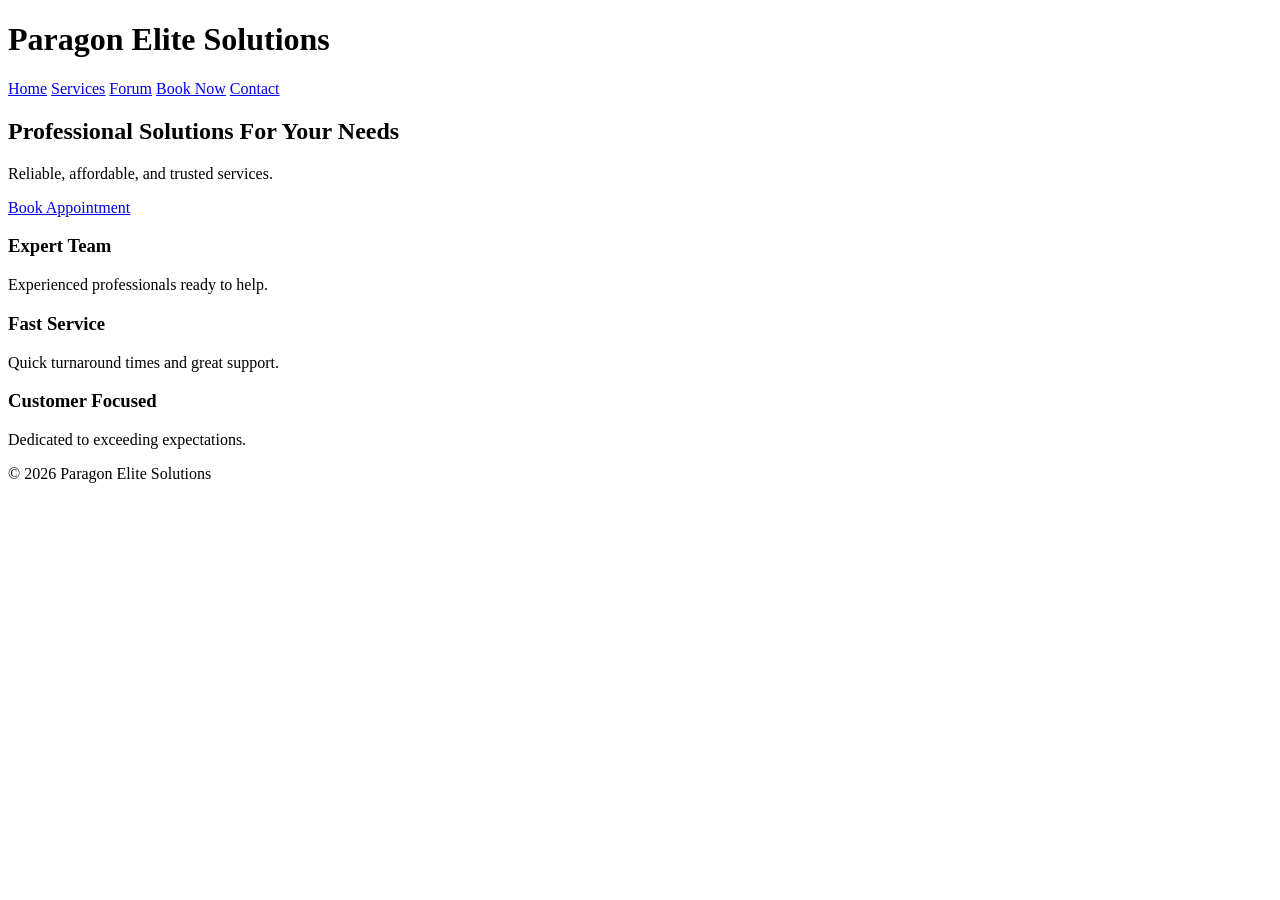
==== index.html @ 74fc7fad "Add files via upload added index.html" ====
<!DOCTYPE html>
<html lang="en">
<head>
<meta charset="UTF-8">
<meta name="viewport" content="width=device-width, initial-scale=1.0">
<title>ABC Services</title>
<link rel="stylesheet" href="css/style.css">
</head>
<body>

<header>
    <h1>Paragon Elite Solutions</h1>
    <nav>
        <a href="index.html">Home</a>
        <a href="services.html">Services</a>
        <a href="forum.html">Forum</a>
        <a href="booking.html">Book Now</a>
        <a href="contact.html">Contact</a>
    </nav>
</header>

<section class="hero">
    <h2>Professional Solutions For Your Needs</h2>
    <p>Reliable, affordable, and trusted services.</p>
    <a href="booking.html" class="btn">Book Appointment</a>
</section>

<section class="features">
    <div class="card">
        <h3>Expert Team</h3>
        <p>Experienced professionals ready to help.</p>
    </div>

    <div class="card">
        <h3>Fast Service</h3>
        <p>Quick turnaround times and great support.</p>
    </div>

    <div class="card">
        <h3>Customer Focused</h3>
        <p>Dedicated to exceeding expectations.</p>
    </div>
</section>

<footer>
    <p>&copy; 2026 Paragon Elite Solutions</p>
</footer>

</body>
</html>
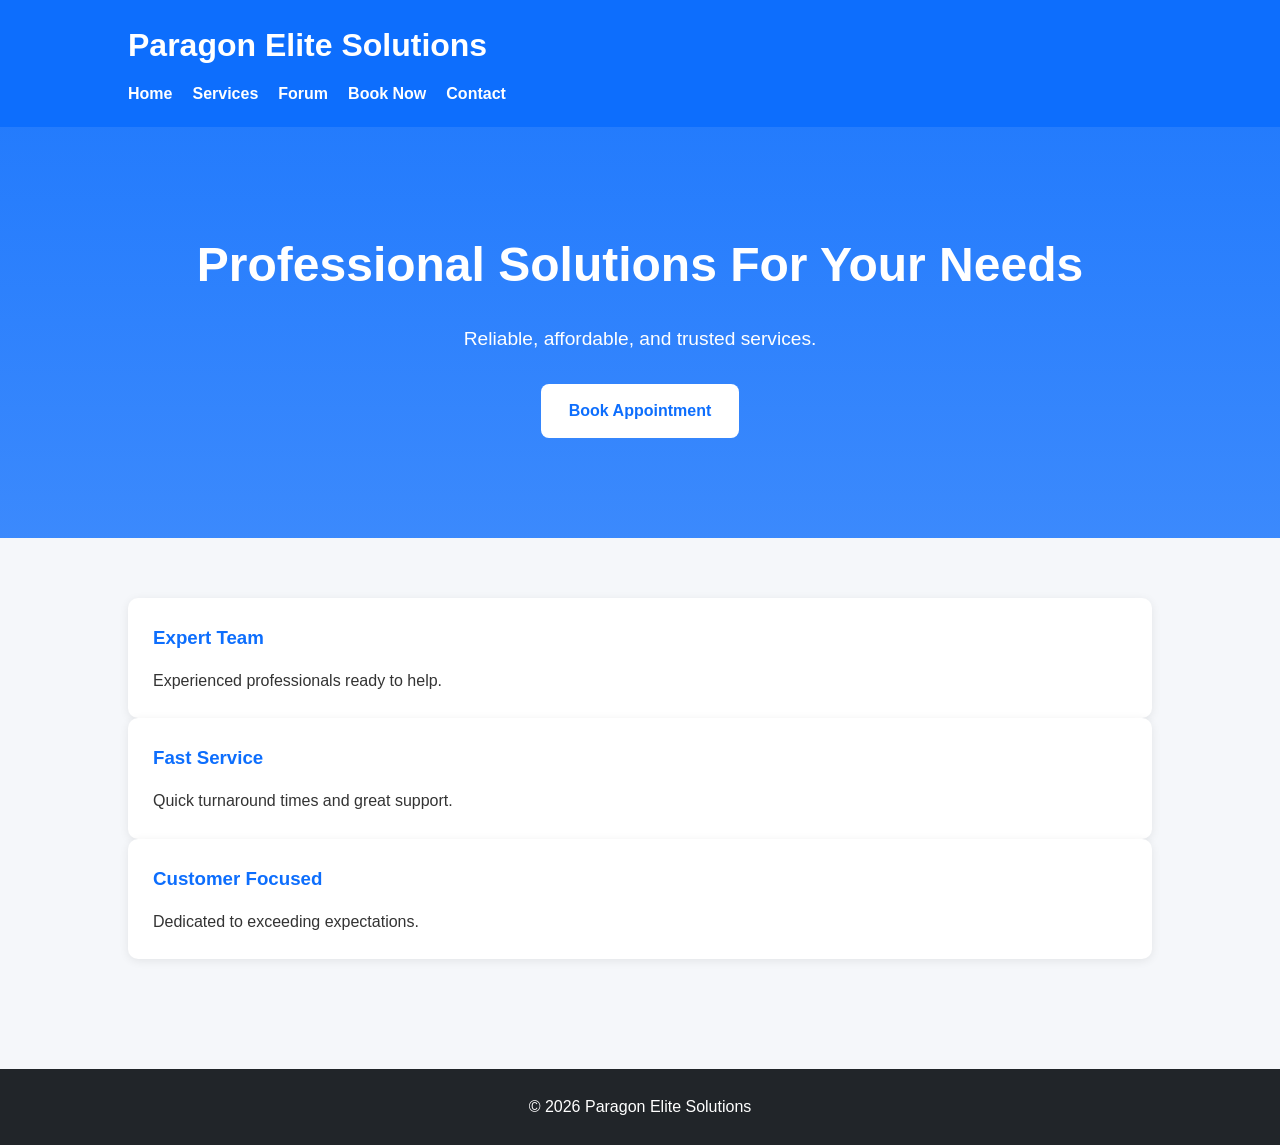
==== commit bf8a854c: "Update index.html" ====
--- a/index.html
+++ b/index.html
@@ -4,7 +4,7 @@
 <meta charset="UTF-8">
 <meta name="viewport" content="width=device-width, initial-scale=1.0">
 <title>ABC Services</title>
-<link rel="stylesheet" href="css/style.css">
+<link rel="stylesheet" href="style.css">
 </head>
 <body>
 
@@ -47,4 +47,5 @@
 </footer>
 
 </body>
-</html>+
+</html>
--- a/style.css
+++ b/style.css
@@ -0,0 +1,224 @@
+/* ===== RESET ===== */
+
+* {
+    margin: 0;
+    padding: 0;
+    box-sizing: border-box;
+}
+
+body {
+    font-family: "Segoe UI", Arial, sans-serif;
+    line-height: 1.6;
+    background-color: #f5f7fa;
+    color: #333;
+}
+
+/* ===== HEADER ===== */
+
+header {
+    background: #0d6efd;
+    color: white;
+    padding: 20px 10%;
+}
+
+header h1 {
+    margin-bottom: 10px;
+}
+
+nav {
+    display: flex;
+    gap: 20px;
+    flex-wrap: wrap;
+}
+
+nav a {
+    color: white;
+    text-decoration: none;
+    font-weight: 600;
+}
+
+nav a:hover {
+    text-decoration: underline;
+}
+
+/* ===== HERO SECTION ===== */
+
+.hero {
+    text-align: center;
+    padding: 100px 20px;
+    background: linear-gradient(
+        rgba(13,110,253,.9),
+        rgba(13,110,253,.8)
+    );
+    color: white;
+}
+
+.hero h2 {
+    font-size: 3rem;
+    margin-bottom: 20px;
+}
+
+.hero p {
+    font-size: 1.2rem;
+    margin-bottom: 30px;
+}
+
+.btn {
+    display: inline-block;
+    background: white;
+    color: #0d6efd;
+    padding: 14px 28px;
+    border-radius: 8px;
+    text-decoration: none;
+    font-weight: bold;
+    transition: .3s;
+}
+
+.btn:hover {
+    background: #e9ecef;
+}
+
+/* ===== SECTION STYLING ===== */
+
+section {
+    padding: 60px 10%;
+}
+
+/* ===== CARDS ===== */
+
+.card-container {
+    display: grid;
+    grid-template-columns: repeat(
+        auto-fit,
+        minmax(250px, 1fr)
+    );
+    gap: 25px;
+    margin-top: 30px;
+}
+
+.card {
+    background: white;
+    padding: 25px;
+    border-radius: 10px;
+    box-shadow:
+        0 2px 10px rgba(0,0,0,.08);
+    transition: .3s;
+}
+
+.card:hover {
+    transform: translateY(-5px);
+}
+
+.card h3 {
+    margin-bottom: 15px;
+    color: #0d6efd;
+}
+
+/* ===== SERVICES PAGE ===== */
+
+.service-section {
+    text-align: center;
+}
+
+.service-section h2 {
+    margin-bottom: 10px;
+}
+
+.service-section p {
+    margin-bottom: 30px;
+}
+
+/* ===== CONTACT PAGE ===== */
+
+.contact-container {
+    max-width: 700px;
+    margin: auto;
+    background: white;
+    padding: 30px;
+    border-radius: 12px;
+    box-shadow:
+        0 2px 12px rgba(0,0,0,.08);
+}
+
+.contact-container h2 {
+    text-align: center;
+    margin-bottom: 25px;
+}
+
+input,
+textarea {
+    width: 100%;
+    padding: 14px;
+    margin-bottom: 15px;
+    border: 1px solid #d6d6d6;
+    border-radius: 6px;
+    font-size: 1rem;
+}
+
+textarea {
+    resize: vertical;
+    min-height: 150px;
+}
+
+button {
+    width: 100%;
+    background: #0d6efd;
+    color: white;
+    border: none;
+    padding: 15px;
+    border-radius: 6px;
+    font-size: 1rem;
+    cursor: pointer;
+    transition: .3s;
+}
+
+button:hover {
+    background: #0b5ed7;
+}
+
+/* ===== CONTACT INFO ===== */
+
+.contact-info {
+    margin-top: 40px;
+    text-align: center;
+}
+
+.contact-info p {
+    margin-bottom: 10px;
+}
+
+/* ===== FOOTER ===== */
+
+footer {
+    background: #212529;
+    color: white;
+    text-align: center;
+    padding: 25px;
+    margin-top: 50px;
+}
+
+/* ===== MOBILE ===== */
+
+@media (max-width: 768px) {
+
+    header {
+        padding: 20px;
+    }
+
+    nav {
+        flex-direction: column;
+        gap: 10px;
+    }
+
+    .hero h2 {
+        font-size: 2rem;
+    }
+
+    .hero {
+        padding: 70px 20px;
+    }
+
+    section {
+        padding: 40px 20px;
+    }
+}
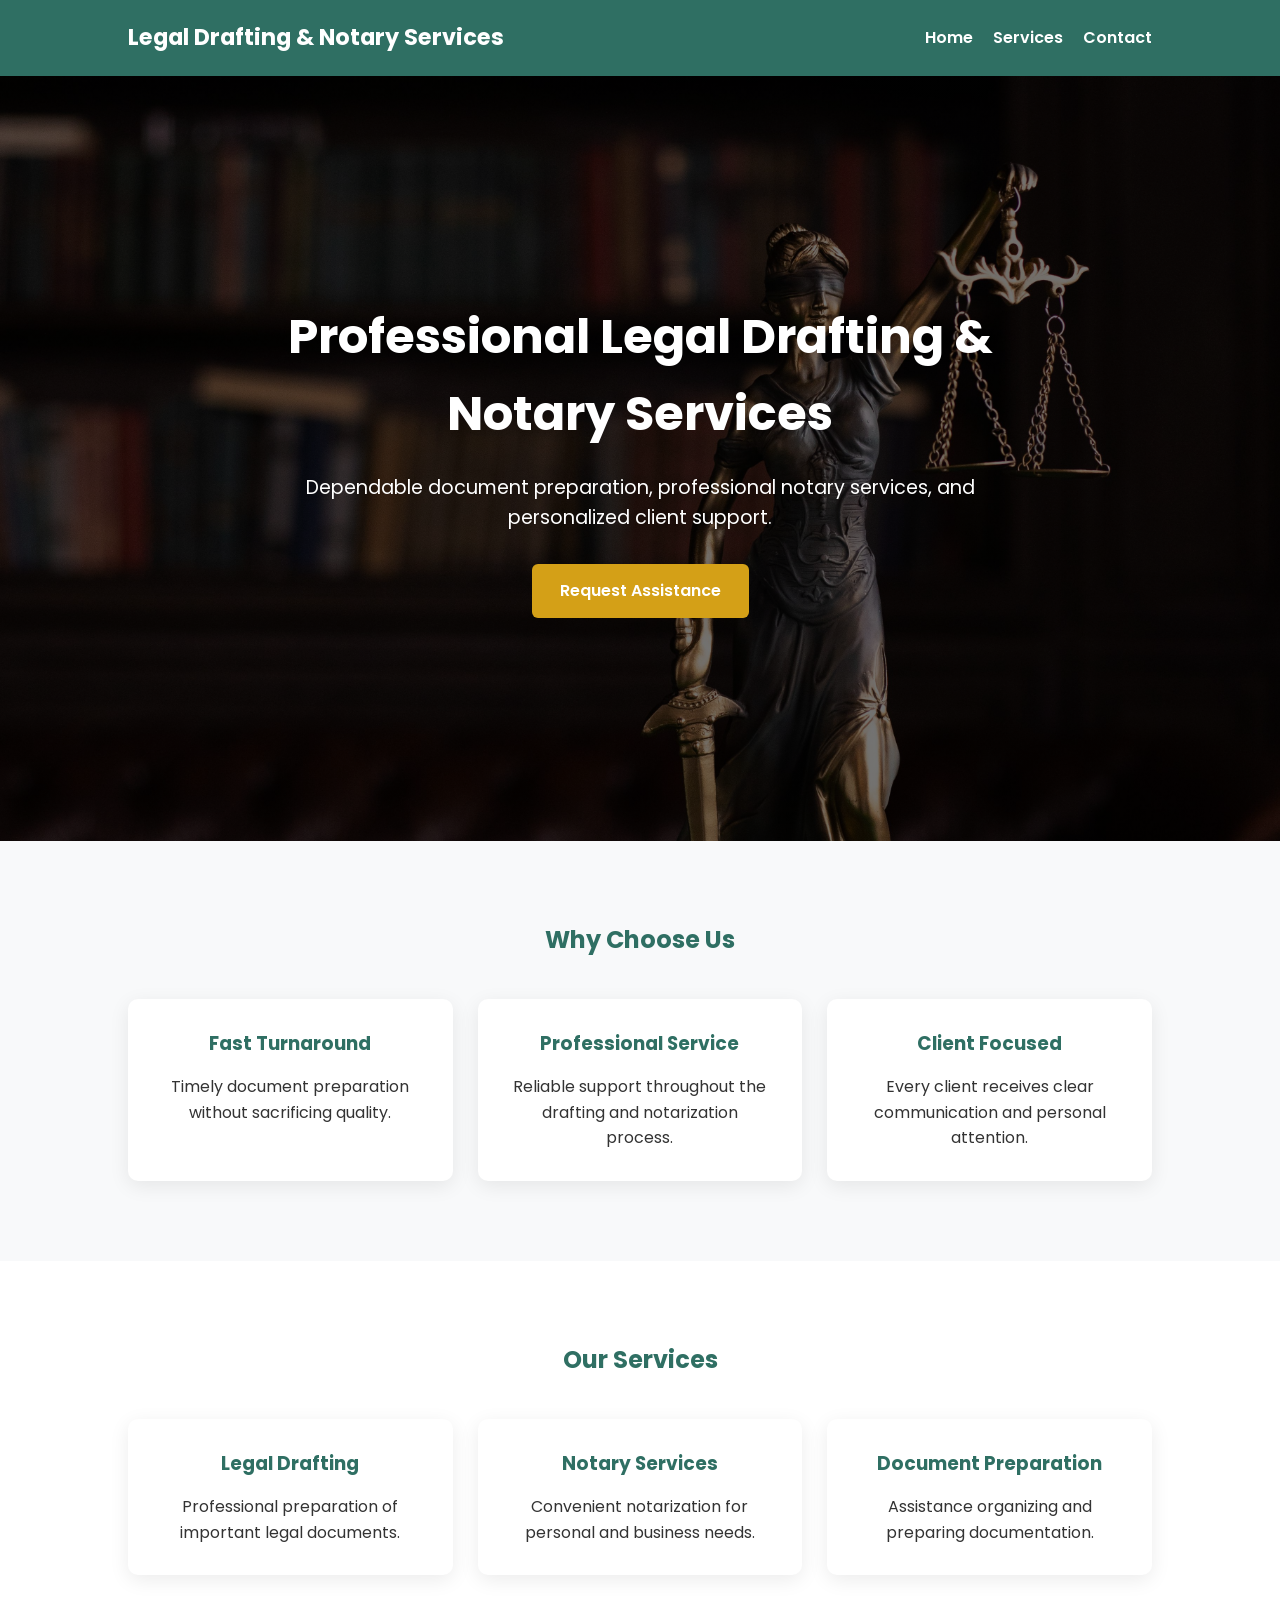
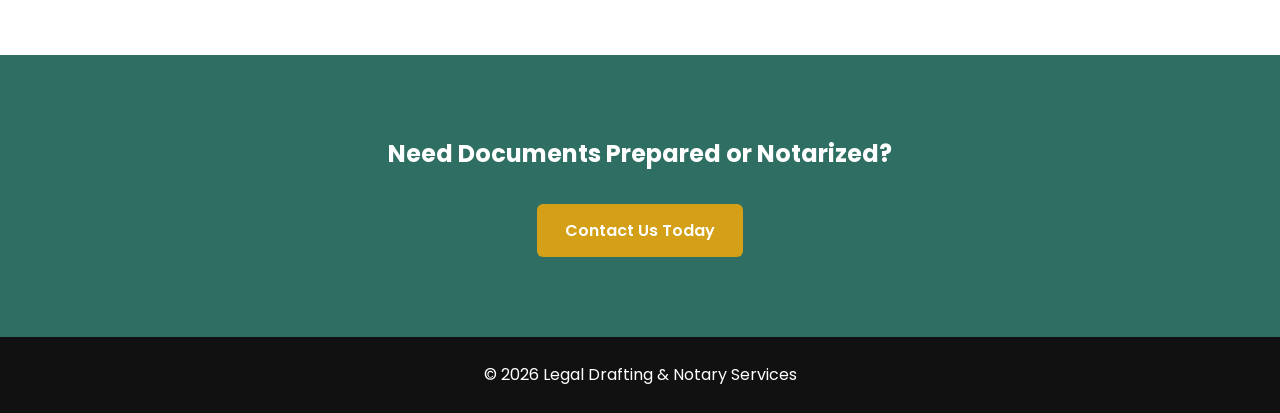
==== commit 29d4cfb5: "Update index.html" ====
--- a/index.html
+++ b/index.html
@@ -1,51 +1,200 @@
 <!DOCTYPE html>
 <html lang="en">
+
 <head>
+
 <meta charset="UTF-8">
-<meta name="viewport" content="width=device-width, initial-scale=1.0">
-<title>ABC Services</title>
-<link rel="stylesheet" href="style.css">
+
+<meta
+name="viewport"
+content="width=device-width, initial-scale=1.0">
+
+<title>
+Legal Drafting & Notary Services
+</title>
+
+<link
+rel="stylesheet"
+href="style.css">
+
+<link
+href="https://fonts.googleapis.com/css2?family=Poppins:wght@300;400;600;700&display=swap"
+rel="stylesheet">
+
 </head>
+
 <body>
 
 <header>
-    <h1>Paragon Elite Solutions</h1>
-    <nav>
-        <a href="index.html">Home</a>
-        <a href="services.html">Services</a>
-        <a href="forum.html">Forum</a>
-        <a href="booking.html">Book Now</a>
-        <a href="contact.html">Contact</a>
-    </nav>
+
+<div class="logo">
+Legal Drafting & Notary Services
+</div>
+
+<nav>
+
+<a href="index.html">Home</a>
+
+<a href="services.html">Services</a>
+
+<a href="contact.html">Contact</a>
+
+</nav>
+
 </header>
 
 <section class="hero">
-    <h2>Professional Solutions For Your Needs</h2>
-    <p>Reliable, affordable, and trusted services.</p>
-    <a href="booking.html" class="btn">Book Appointment</a>
-</section>
-
-<section class="features">
-    <div class="card">
-        <h3>Expert Team</h3>
-        <p>Experienced professionals ready to help.</p>
-    </div>
-
-    <div class="card">
-        <h3>Fast Service</h3>
-        <p>Quick turnaround times and great support.</p>
-    </div>
-
-    <div class="card">
-        <h3>Customer Focused</h3>
-        <p>Dedicated to exceeding expectations.</p>
-    </div>
+
+<div class="hero-content">
+
+<h1>
+Professional Legal Drafting &
+Notary Services
+</h1>
+
+<p>
+Dependable document preparation,
+professional notary services,
+and personalized client support.
+</p>
+
+<a
+href="contact.html"
+class="btn">
+
+Request Assistance
+
+</a>
+
+</div>
+
+</section>
+
+<section class="section">
+
+<h2>
+Why Choose Us
+</h2>
+
+<div class="card-container">
+
+<div class="card">
+
+<h3>
+Fast Turnaround
+</h3>
+
+<p>
+Timely document preparation
+without sacrificing quality.
+</p>
+
+</div>
+
+<div class="card">
+
+<h3>
+Professional Service
+</h3>
+
+<p>
+Reliable support throughout
+the drafting and notarization process.
+</p>
+
+</div>
+
+<div class="card">
+
+<h3>
+Client Focused
+</h3>
+
+<p>
+Every client receives
+clear communication and personal attention.
+</p>
+
+</div>
+
+</div>
+
+</section>
+
+<section class="section light">
+
+<h2>
+Our Services
+</h2>
+
+<div class="card-container">
+
+<div class="card">
+
+<h3>
+Legal Drafting
+</h3>
+
+<p>
+Professional preparation
+of important legal documents.
+</p>
+
+</div>
+
+<div class="card">
+
+<h3>
+Notary Services
+</h3>
+
+<p>
+Convenient notarization
+for personal and business needs.
+</p>
+
+</div>
+
+<div class="card">
+
+<h3>
+Document Preparation
+</h3>
+
+<p>
+Assistance organizing
+and preparing documentation.
+</p>
+
+</div>
+
+</div>
+
+</section>
+
+<section class="cta">
+
+<h2>
+Need Documents Prepared or Notarized?
+</h2>
+
+<a
+href="contact.html"
+class="btn">
+
+Contact Us Today
+
+</a>
+
 </section>
 
 <footer>
-    <p>&copy; 2026 Paragon Elite Solutions</p>
+
+<p>
+© 2026 Legal Drafting & Notary Services
+</p>
+
 </footer>
 
 </body>
-
 </html>
--- a/style.css
+++ b/style.css
@@ -1,5 +1,3 @@
-/* ===== RESET ===== */
-
 * {
     margin: 0;
     padding: 0;
@@ -7,53 +5,74 @@
 }
 
 body {
-    font-family: "Segoe UI", Arial, sans-serif;
+    font-family: "Poppins", sans-serif;
+    background-color: #f8f9fa;
+    color: #333;
     line-height: 1.6;
-    background-color: #f5f7fa;
-    color: #333;
-}
-
-/* ===== HEADER ===== */
+}
+
+/* HEADER */
 
 header {
-    background: #0d6efd;
+    background-color: #2f6f63;
     color: white;
     padding: 20px 10%;
-}
-
-header h1 {
-    margin-bottom: 10px;
+    display: flex;
+    justify-content: space-between;
+    align-items: center;
+    flex-wrap: wrap;
+}
+
+.logo {
+    font-size: 1.4rem;
+    font-weight: 700;
 }
 
 nav {
     display: flex;
     gap: 20px;
-    flex-wrap: wrap;
 }
 
 nav a {
     color: white;
     text-decoration: none;
     font-weight: 600;
+    transition: 0.3s;
 }
 
 nav a:hover {
-    text-decoration: underline;
-}
-
-/* ===== HERO SECTION ===== */
+    color: #d4a017;
+}
+
+/* HERO SECTION */
 
 .hero {
-    text-align: center;
-    padding: 100px 20px;
-    background: linear-gradient(
-        rgba(13,110,253,.9),
-        rgba(13,110,253,.8)
-    );
-    color: white;
-}
-
-.hero h2 {
+    height: 85vh;
+    background:
+        linear-gradient(
+            rgba(0,0,0,.55),
+            rgba(0,0,0,.55)
+        ),
+        url("images/hero.jpg");
+
+    background-size: cover;
+    background-position: center;
+    background-repeat: no-repeat;
+
+    display: flex;
+    justify-content: center;
+    align-items: center;
+
+    color: white;
+    text-align: center;
+}
+
+.hero-content {
+    max-width: 800px;
+    padding: 20px;
+}
+
+.hero h1 {
     font-size: 3rem;
     margin-bottom: 20px;
 }
@@ -63,28 +82,40 @@
     margin-bottom: 30px;
 }
 
+/* BUTTON */
+
 .btn {
     display: inline-block;
-    background: white;
-    color: #0d6efd;
+    background-color: #d4a017;
+    color: white;
+    text-decoration: none;
     padding: 14px 28px;
-    border-radius: 8px;
-    text-decoration: none;
-    font-weight: bold;
-    transition: .3s;
+    border-radius: 6px;
+    font-weight: 600;
+    transition: 0.3s;
 }
 
 .btn:hover {
-    background: #e9ecef;
-}
-
-/* ===== SECTION STYLING ===== */
-
-section {
-    padding: 60px 10%;
-}
-
-/* ===== CARDS ===== */
+    background-color: #b9890b;
+}
+
+/* PAGE SECTIONS */
+
+.section {
+    padding: 80px 10%;
+}
+
+.section h2 {
+    text-align: center;
+    margin-bottom: 40px;
+    color: #2f6f63;
+}
+
+.light {
+    background-color: white;
+}
+
+/* CARDS */
 
 .card-container {
     display: grid;
@@ -93,51 +124,61 @@
         minmax(250px, 1fr)
     );
     gap: 25px;
-    margin-top: 30px;
 }
 
 .card {
     background: white;
-    padding: 25px;
+    padding: 30px;
     border-radius: 10px;
-    box-shadow:
-        0 2px 10px rgba(0,0,0,.08);
-    transition: .3s;
+    text-align: center;
+    box-shadow: 0 5px 20px rgba(0,0,0,.08);
+    transition: 0.3s;
 }
 
 .card:hover {
-    transform: translateY(-5px);
+    transform: translateY(-8px);
 }
 
 .card h3 {
-    margin-bottom: 15px;
-    color: #0d6efd;
-}
-
-/* ===== SERVICES PAGE ===== */
-
-.service-section {
-    text-align: center;
-}
-
-.service-section h2 {
-    margin-bottom: 10px;
-}
-
-.service-section p {
+    color: #2f6f63;
+    margin-bottom: 15px;
+}
+
+/* CALL TO ACTION */
+
+.cta {
+    background-color: #2f6f63;
+    color: white;
+    text-align: center;
+    padding: 80px 10%;
+}
+
+.cta h2 {
     margin-bottom: 30px;
 }
 
-/* ===== CONTACT PAGE ===== */
+/* PAGE BANNER */
+
+.page-banner {
+    background-color: #2f6f63;
+    color: white;
+    text-align: center;
+    padding: 80px 20px;
+}
+
+.page-banner h1 {
+    margin-bottom: 15px;
+}
+
+/* CONTACT PAGE */
 
 .contact-container {
     max-width: 700px;
     margin: auto;
     background: white;
     padding: 30px;
-    border-radius: 12px;
-    box-shadow:
-        0 2px 12px rgba(0,0,0,.08);
+    border-radius: 10px;
+    box-shadow: 0 5px 20px rgba(0,0,0,.08);
 }
 
 .contact-container h2 {
@@ -148,77 +189,82 @@
 input,
 textarea {
     width: 100%;
-    padding: 14px;
-    margin-bottom: 15px;
-    border: 1px solid #d6d6d6;
+    padding: 15px;
+    margin-bottom: 15px;
+    border: 1px solid #ddd;
     border-radius: 6px;
     font-size: 1rem;
 }
 
 textarea {
-    resize: vertical;
     min-height: 150px;
 }
 
 button {
     width: 100%;
-    background: #0d6efd;
-    color: white;
     border: none;
+    background-color: #2f6f63;
+    color: white;
     padding: 15px;
     border-radius: 6px;
+    cursor: pointer;
     font-size: 1rem;
-    cursor: pointer;
-    transition: .3s;
+    transition: 0.3s;
 }
 
 button:hover {
-    background: #0b5ed7;
-}
-
-/* ===== CONTACT INFO ===== */
-
-.contact-info {
-    margin-top: 40px;
-    text-align: center;
-}
-
-.contact-info p {
-    margin-bottom: 10px;
-}
-
-/* ===== FOOTER ===== */
+    background-color: #25584e;
+}
+
+/* BUSINESS INFO */
+
+.business-info {
+    text-align: center;
+}
+
+.business-info p {
+    margin-bottom: 15px;
+}
+
+/* FOOTER */
 
 footer {
-    background: #212529;
+    background-color: #111;
     color: white;
     text-align: center;
     padding: 25px;
-    margin-top: 50px;
-}
-
-/* ===== MOBILE ===== */
+}
+
+/* MOBILE */
 
 @media (max-width: 768px) {
 
     header {
-        padding: 20px;
+        flex-direction: column;
+        gap: 15px;
     }
 
     nav {
-        flex-direction: column;
-        gap: 10px;
-    }
-
-    .hero h2 {
+        flex-wrap: wrap;
+        justify-content: center;
+    }
+
+    .hero {
+        height: 70vh;
+    }
+
+    .hero h1 {
         font-size: 2rem;
     }
 
-    .hero {
-        padding: 70px 20px;
-    }
-
-    section {
-        padding: 40px 20px;
-    }
-}+    .section {
+        padding: 60px 20px;
+    }
+}
+   
+  
+
+
+ 
+
+
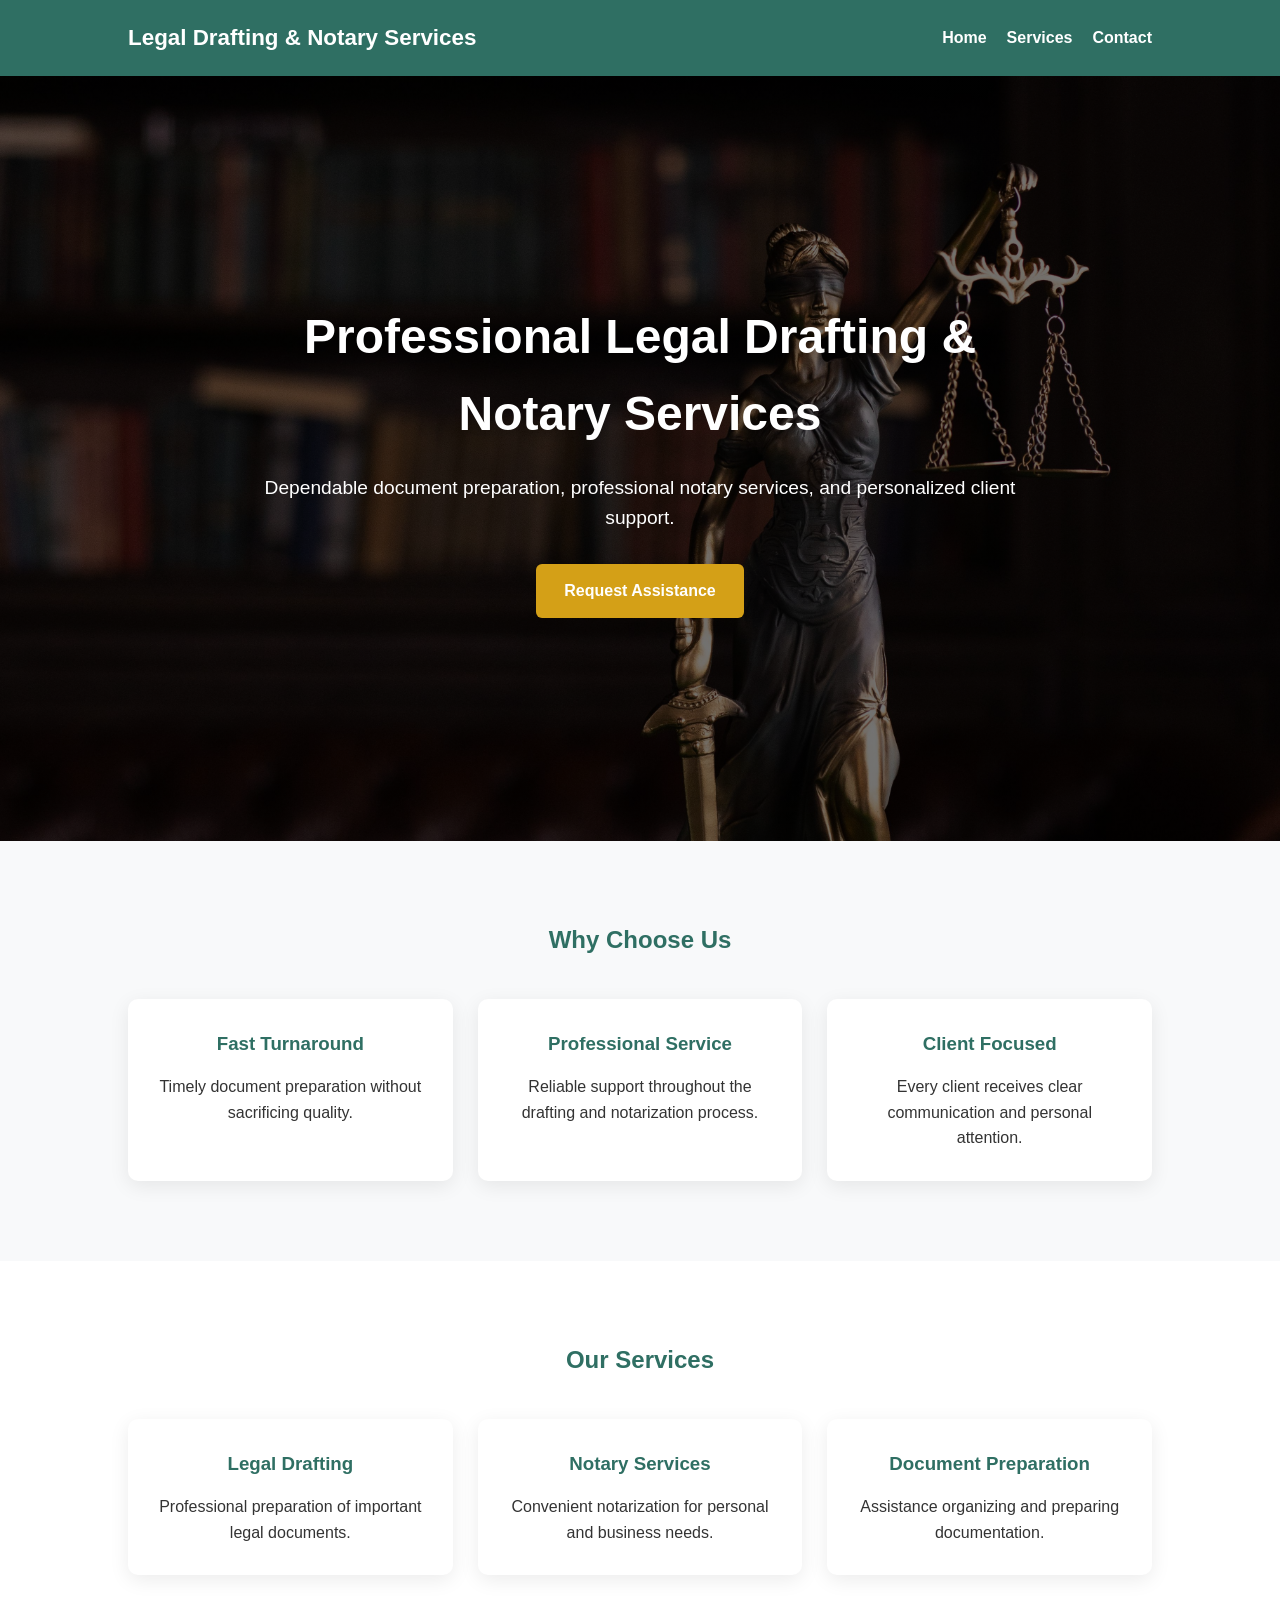
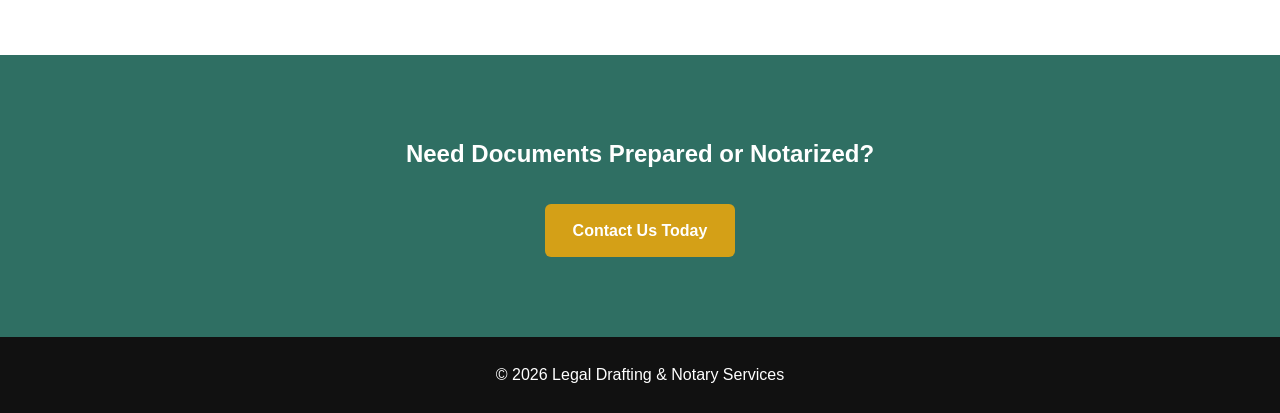
==== commit 25bc25e8: "Update index.html" ====
--- a/index.html
+++ b/index.html
@@ -17,9 +17,7 @@
 rel="stylesheet"
 href="style.css">
 
-<link
-href="https://fonts.googleapis.com/css2?family=Poppins:wght@300;400;600;700&display=swap"
-rel="stylesheet">
+<link href="https://fonts.googleapis.com/css2?family=Libre+Baskerville:wght@400;700&family=Source+Sans+3:wght@300;400;600;700&display=swap" rel="stylesheet">
 
 </head>
 
@@ -198,3 +196,4 @@
 
 </body>
 </html>
+
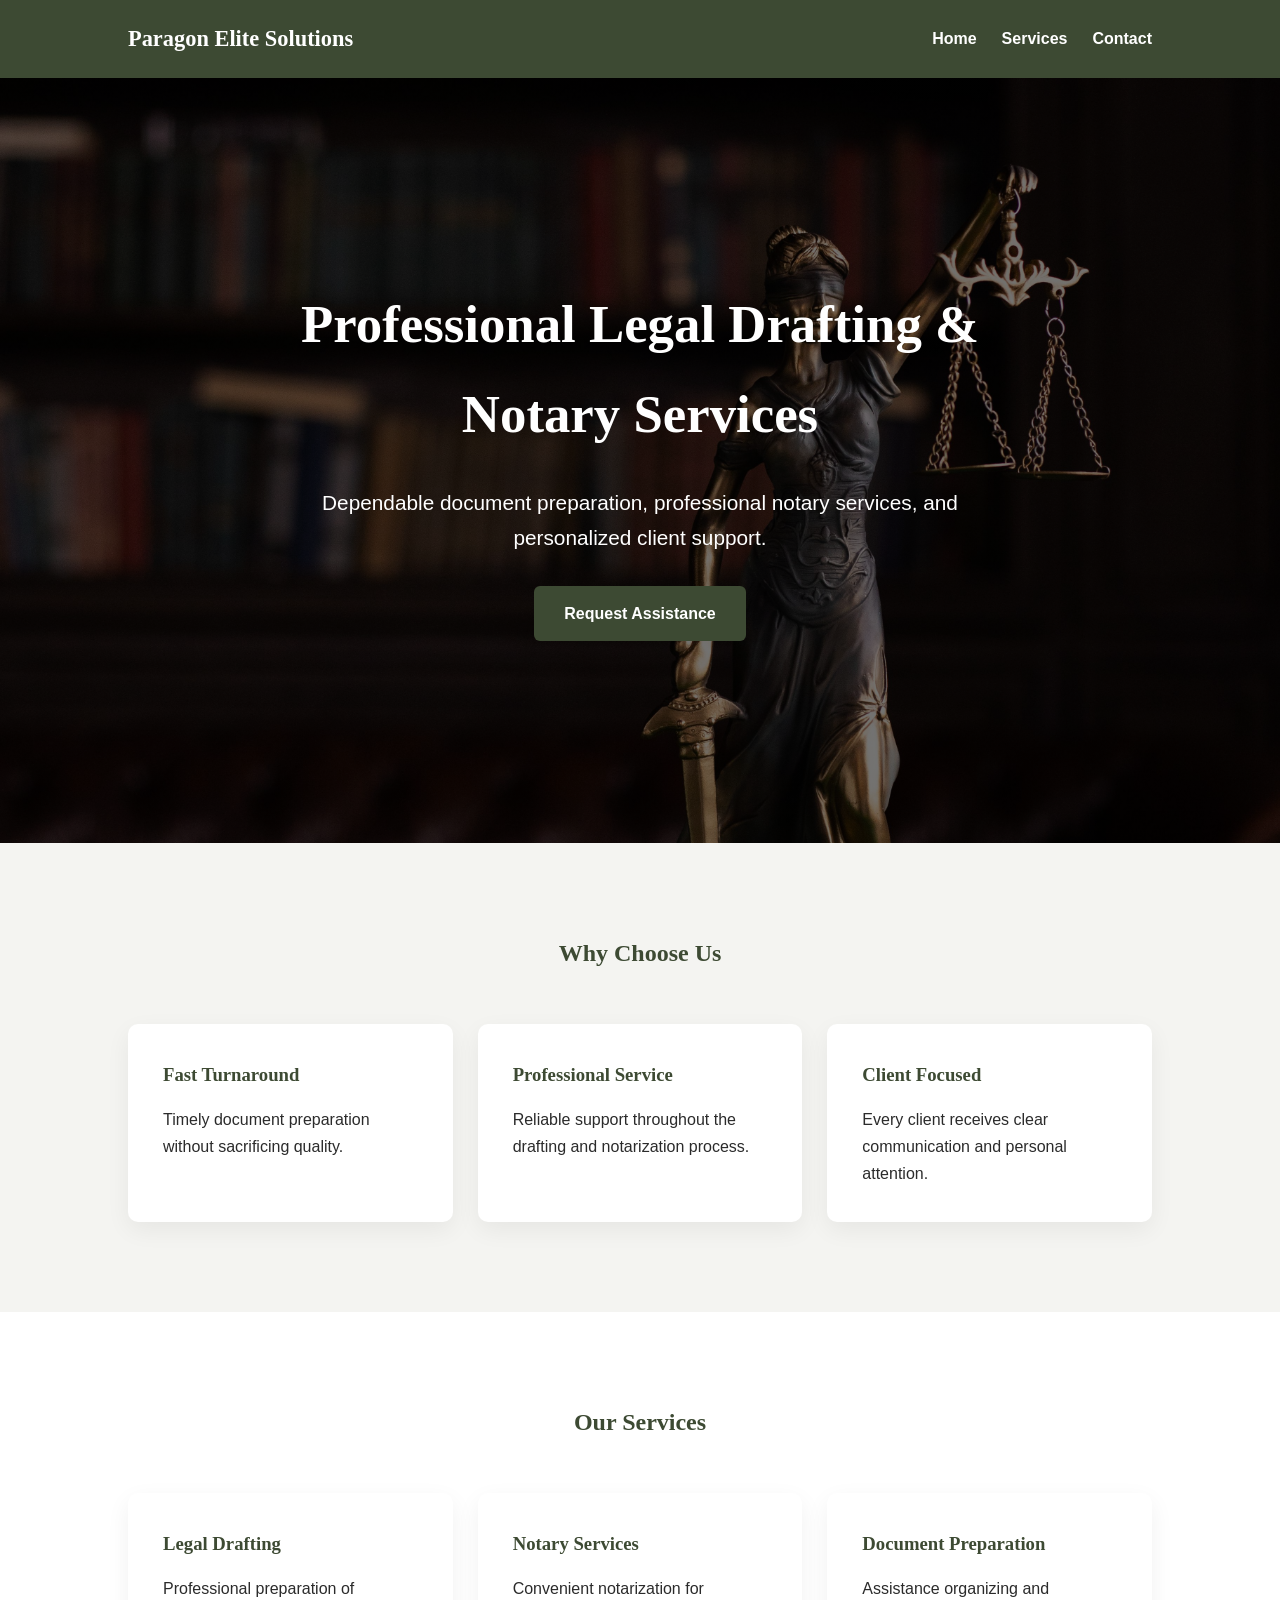
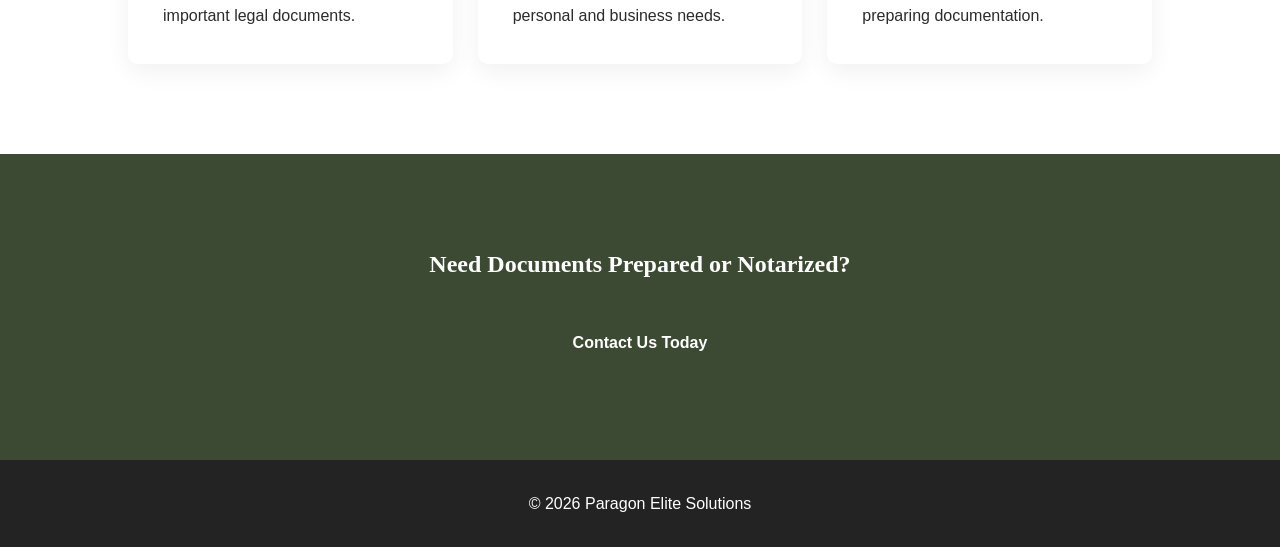
==== commit ac13af60: "Update index.html" ====
--- a/index.html
+++ b/index.html
@@ -26,7 +26,7 @@
 <header>
 
 <div class="logo">
-Legal Drafting & Notary Services
+Paragon Elite Solutions
 </div>
 
 <nav>
@@ -189,7 +189,7 @@
 <footer>
 
 <p>
-© 2026 Legal Drafting & Notary Services
+© 2026 Paragon Elite Solutions
 </p>
 
 </footer>
@@ -197,3 +197,4 @@
 </body>
 </html>
 
+
--- a/style.css
+++ b/style.css
@@ -1,3 +1,7 @@
+/* =====================
+   GLOBAL
+===================== */
+
 * {
     margin: 0;
     padding: 0;
@@ -5,16 +9,25 @@
 }
 
 body {
-    font-family: "Poppins", sans-serif;
-    background-color: #f8f9fa;
-    color: #333;
-    line-height: 1.6;
-}
-
-/* HEADER */
+    font-family: "Source Sans 3", sans-serif;
+    background-color: #f4f4f1;
+    color: #2b2b2b;
+    line-height: 1.7;
+}
+
+h1,
+h2,
+h3,
+.logo {
+    font-family: "Libre Baskerville", serif;
+}
+
+/* =====================
+   HEADER
+===================== */
 
 header {
-    background-color: #2f6f63;
+    background-color: #3d4a33;
     color: white;
     padding: 20px 10%;
     display: flex;
@@ -30,7 +43,7 @@
 
 nav {
     display: flex;
-    gap: 20px;
+    gap: 25px;
 }
 
 nav a {
@@ -41,13 +54,16 @@
 }
 
 nav a:hover {
-    color: #d4a017;
-}
-
-/* HERO SECTION */
+    color: #a7b2a5;
+}
+
+/* =====================
+   HERO
+===================== */
 
 .hero {
     height: 85vh;
+
     background:
         linear-gradient(
             rgba(0,0,0,.55),
@@ -63,8 +79,8 @@
     justify-content: center;
     align-items: center;
 
-    color: white;
-    text-align: center;
+    text-align: center;
+    color: white;
 }
 
 .hero-content {
@@ -73,94 +89,123 @@
 }
 
 .hero h1 {
-    font-size: 3rem;
-    margin-bottom: 20px;
+    font-size: 3.3rem;
+    margin-bottom: 25px;
 }
 
 .hero p {
-    font-size: 1.2rem;
-    margin-bottom: 30px;
-}
-
-/* BUTTON */
+    font-size: 1.3rem;
+    max-width: 650px;
+    margin: 0 auto 30px;
+}
+
+/* =====================
+   BUTTONS
+===================== */
 
 .btn {
     display: inline-block;
-    background-color: #d4a017;
+    background-color: #3d4a33;
     color: white;
     text-decoration: none;
-    padding: 14px 28px;
+    padding: 14px 30px;
     border-radius: 6px;
     font-weight: 600;
     transition: 0.3s;
 }
 
 .btn:hover {
-    background-color: #b9890b;
-}
-
-/* PAGE SECTIONS */
+    background-color: #2f3928;
+}
+
+button {
+    width: 100%;
+    border: none;
+    background-color: #3d4a33;
+    color: white;
+    padding: 15px;
+    border-radius: 6px;
+    font-size: 1rem;
+    cursor: pointer;
+    transition: 0.3s;
+}
+
+button:hover {
+    background-color: #2f3928;
+}
+
+/* =====================
+   SECTIONS
+===================== */
 
 .section {
-    padding: 80px 10%;
+    padding: 90px 10%;
 }
 
 .section h2 {
     text-align: center;
-    margin-bottom: 40px;
-    color: #2f6f63;
+    margin-bottom: 50px;
+    color: #3d4a33;
 }
 
 .light {
     background-color: white;
 }
 
-/* CARDS */
+/* =====================
+   CARDS
+===================== */
 
 .card-container {
     display: grid;
     grid-template-columns: repeat(
         auto-fit,
-        minmax(250px, 1fr)
+        minmax(260px, 1fr)
     );
     gap: 25px;
 }
 
 .card {
     background: white;
-    padding: 30px;
+    padding: 35px;
     border-radius: 10px;
-    text-align: center;
-    box-shadow: 0 5px 20px rgba(0,0,0,.08);
-    transition: 0.3s;
+
+    box-shadow:
+        0 8px 25px rgba(0,0,0,.06);
+
+    transition: .3s;
 }
 
 .card:hover {
-    transform: translateY(-8px);
+    transform: translateY(-5px);
 }
 
 .card h3 {
-    color: #2f6f63;
+    color: #3d4a33;
     margin-bottom: 15px;
 }
 
-/* CALL TO ACTION */
+/* =====================
+   CTA
+===================== */
 
 .cta {
-    background-color: #2f6f63;
-    color: white;
-    text-align: center;
-    padding: 80px 10%;
+    background-color: #3d4a33;
+    color: white;
+    text-align: center;
+    padding: 90px 10%;
 }
 
 .cta h2 {
     margin-bottom: 30px;
 }
 
-/* PAGE BANNER */
+/* =====================
+   PAGE BANNER
+===================== */
 
 .page-banner {
-    background-color: #2f6f63;
+    background-color: #3d4a33;
     color: white;
     text-align: center;
     padding: 80px 20px;
@@ -170,72 +215,86 @@
     margin-bottom: 15px;
 }
 
-/* CONTACT PAGE */
+/* =====================
+   CONTACT CONTAINER
+===================== */
 
 .contact-container {
-    max-width: 700px;
+    max-width: 750px;
     margin: auto;
+
     background: white;
-    padding: 30px;
+
+    padding: 40px;
+
     border-radius: 10px;
-    box-shadow: 0 5px 20px rgba(0,0,0,.08);
+
+    box-shadow:
+        0 8px 25px rgba(0,0,0,.06);
 }
 
 .contact-container h2 {
     text-align: center;
     margin-bottom: 25px;
 }
+
+/* =====================
+   FORM FIELDS
+===================== */
 
 input,
 textarea {
     width: 100%;
     padding: 15px;
     margin-bottom: 15px;
-    border: 1px solid #ddd;
+
+    border: 1px solid #d8d8d8;
+
     border-radius: 6px;
+
     font-size: 1rem;
+
+    font-family: "Source Sans 3", sans-serif;
+}
+
+input:focus,
+textarea:focus {
+    outline: none;
+    border-color: #7a8d78;
 }
 
 textarea {
     min-height: 150px;
 }
 
-button {
-    width: 100%;
-    border: none;
-    background-color: #2f6f63;
-    color: white;
-    padding: 15px;
-    border-radius: 6px;
-    cursor: pointer;
-    font-size: 1rem;
-    transition: 0.3s;
-}
-
-button:hover {
-    background-color: #25584e;
-}
-
-/* BUSINESS INFO */
+/* =====================
+   BUSINESS INFO
+===================== */
 
 .business-info {
     text-align: center;
+    max-width: 700px;
+    margin: auto;
 }
 
 .business-info p {
     margin-bottom: 15px;
 }
 
-/* FOOTER */
+/* =====================
+   FOOTER
+===================== */
 
 footer {
-    background-color: #111;
-    color: white;
-    text-align: center;
-    padding: 25px;
-}
-
-/* MOBILE */
+    background-color: #232323;
+    color: white;
+    text-align: center;
+    padding: 30px;
+}
+
+/* =====================
+   MOBILE
+===================== */
 
 @media (max-width: 768px) {
 
@@ -245,8 +304,8 @@
     }
 
     nav {
+        justify-content: center;
         flex-wrap: wrap;
-        justify-content: center;
     }
 
     .hero {
@@ -254,17 +313,16 @@
     }
 
     .hero h1 {
-        font-size: 2rem;
+        font-size: 2.2rem;
+    }
+
+    .hero p {
+        font-size: 1rem;
     }
 
     .section {
         padding: 60px 20px;
     }
 }
-   
-  
-
-
- 
-
-
+
+
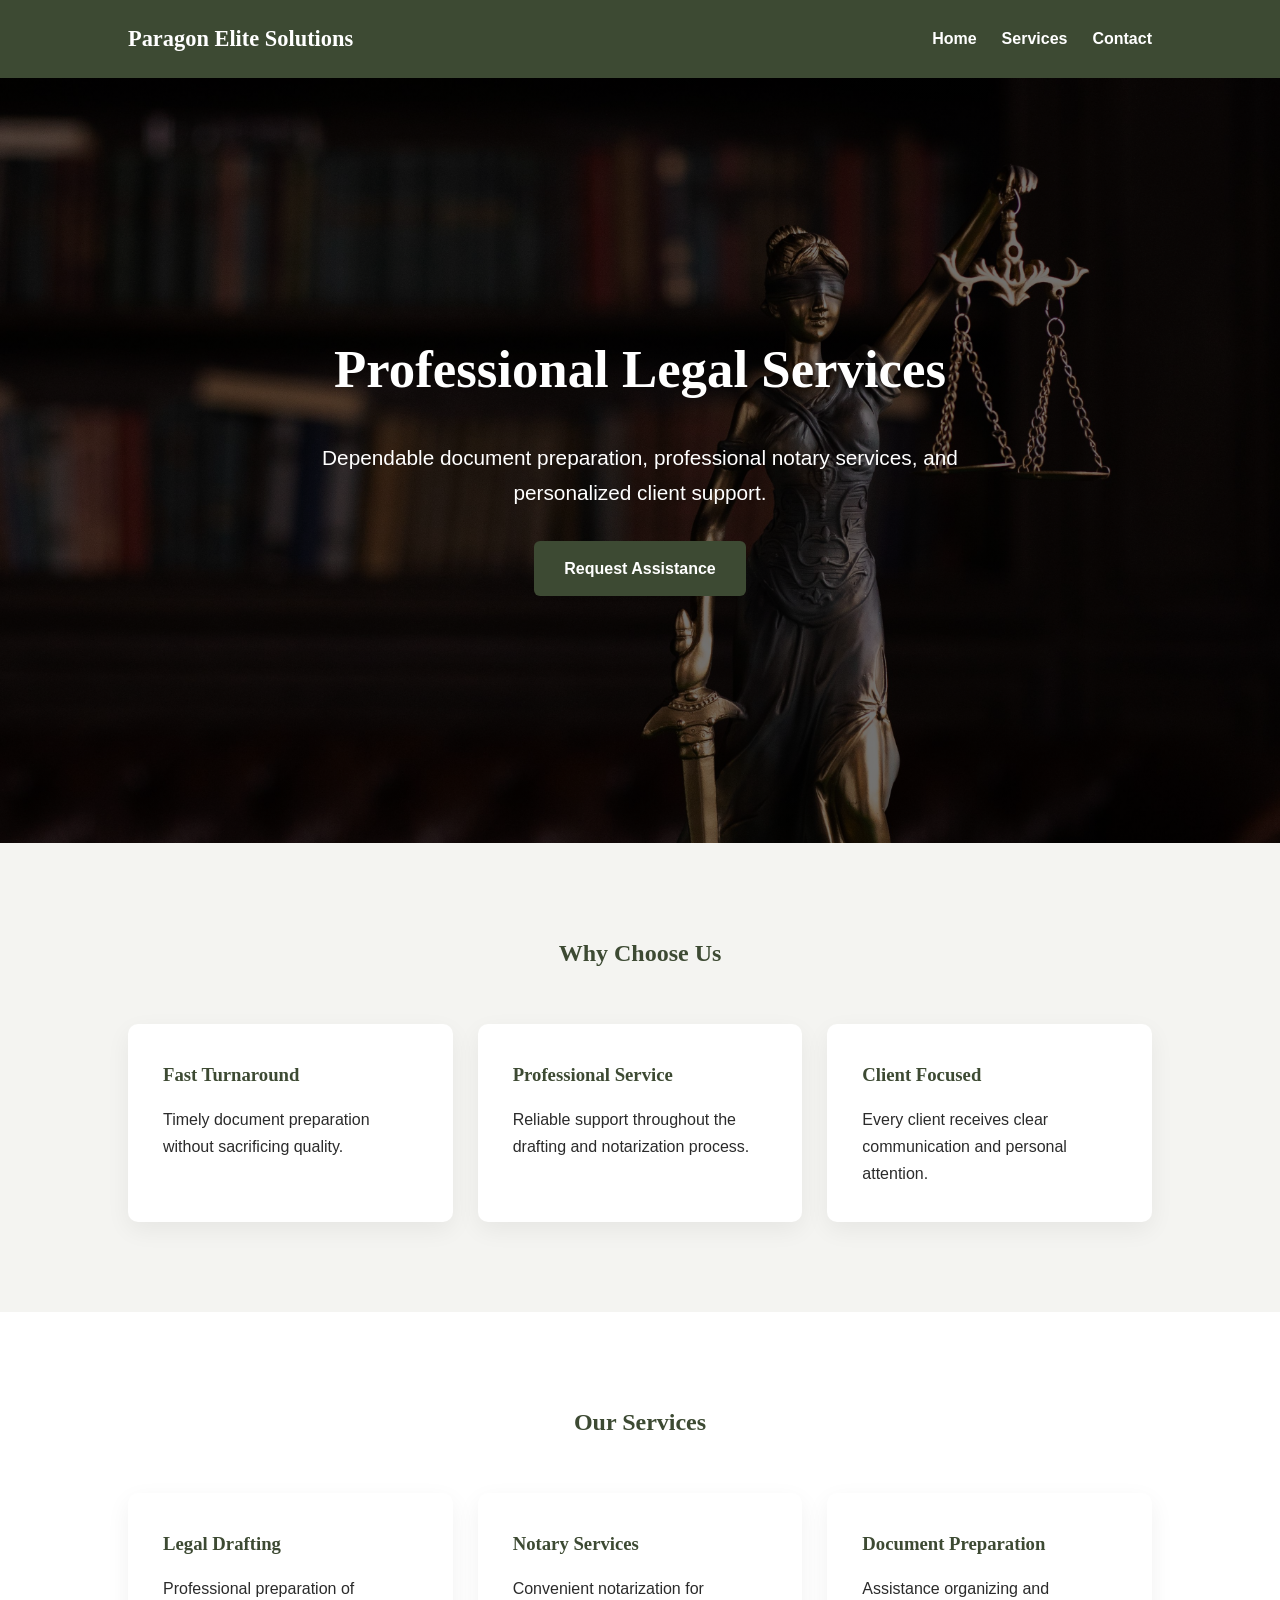
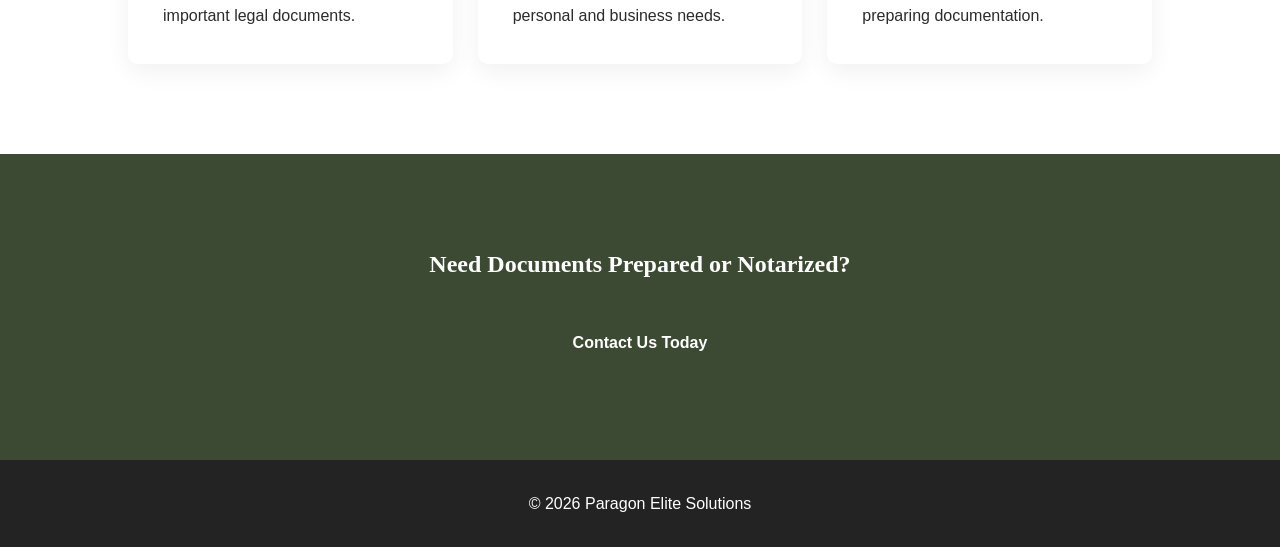
==== commit 4b4c5a0b: "Update index.html" ====
--- a/index.html
+++ b/index.html
@@ -46,8 +46,7 @@
 <div class="hero-content">
 
 <h1>
-Professional Legal Drafting &
-Notary Services
+Professional Legal Services
 </h1>
 
 <p>
@@ -198,3 +197,4 @@
 </html>
 
 
+
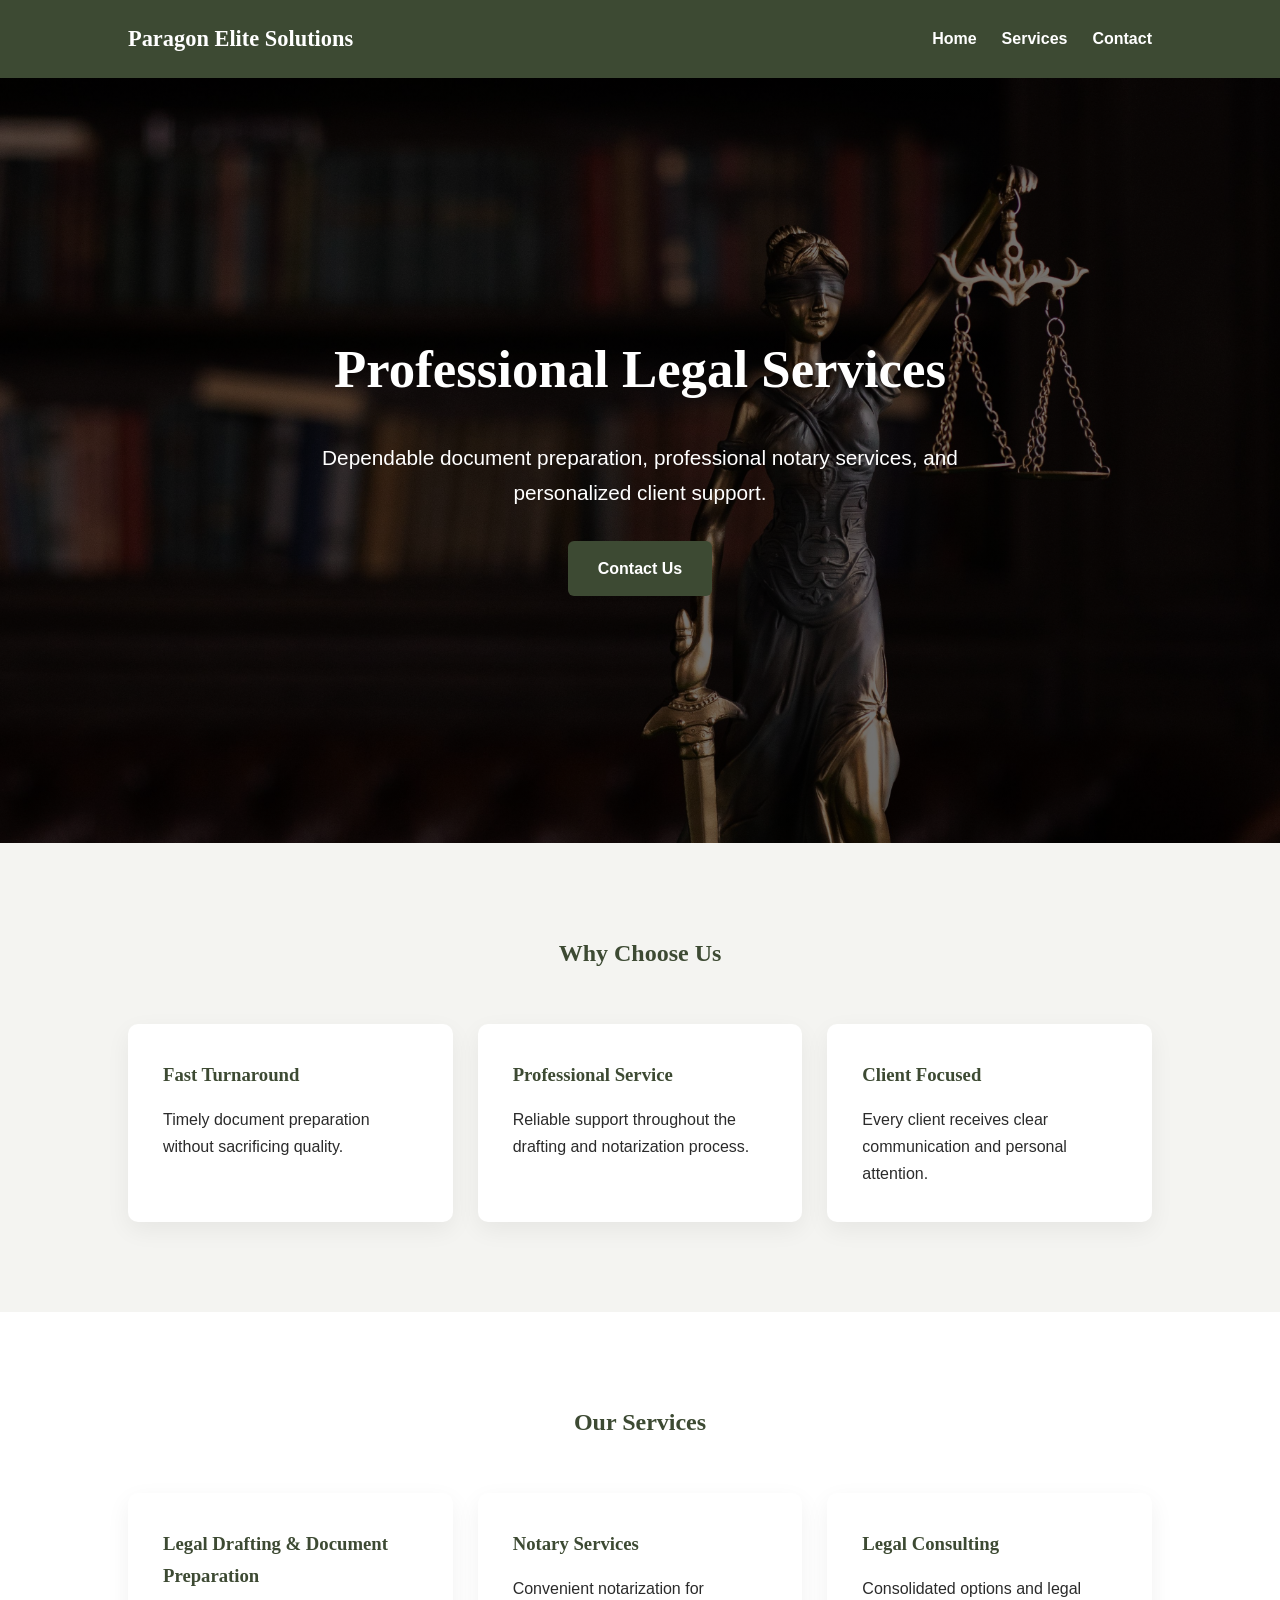
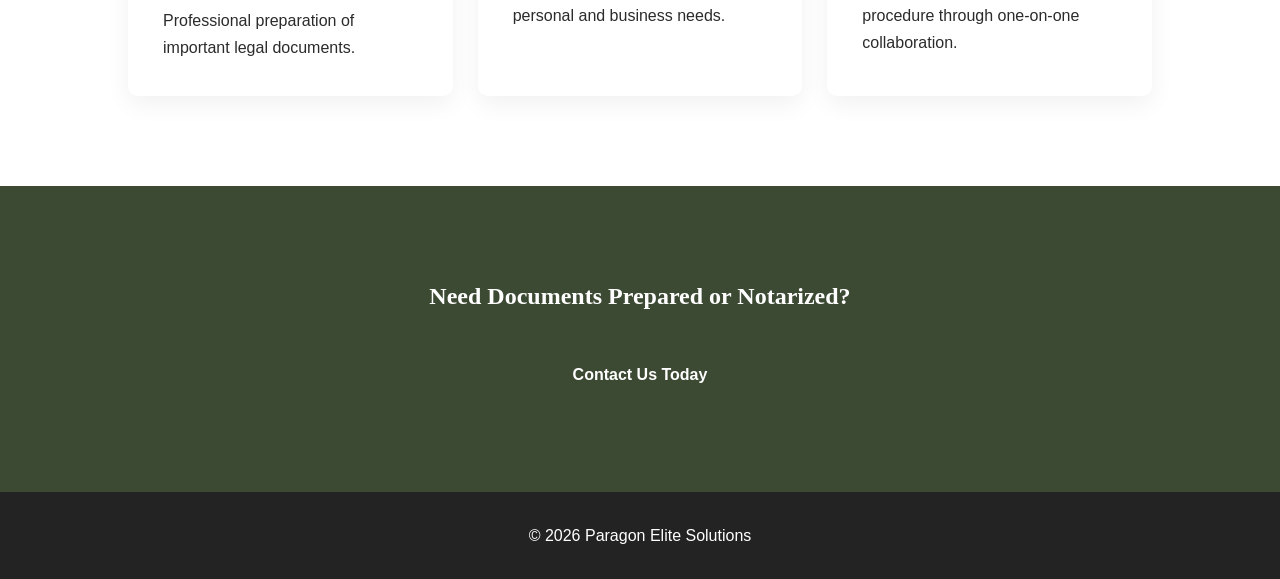
==== commit 32611345: "Update index.html" ====
--- a/index.html
+++ b/index.html
@@ -59,7 +59,7 @@
 href="contact.html"
 class="btn">
 
-Request Assistance
+Contact Us
 
 </a>
 
@@ -129,7 +129,8 @@
 <div class="card">
 
 <h3>
-Legal Drafting
+Legal Drafting & Document 
+Preparation
 </h3>
 
 <p>
@@ -155,12 +156,13 @@
 <div class="card">
 
 <h3>
-Document Preparation
-</h3>
-
-<p>
-Assistance organizing
-and preparing documentation.
+Legal Consulting
+</h3>
+
+<p>
+Consolidated options and legal 
+procedure through one-on-one 
+collaboration.
 </p>
 
 </div>
@@ -198,3 +200,4 @@
 
 
 
+
